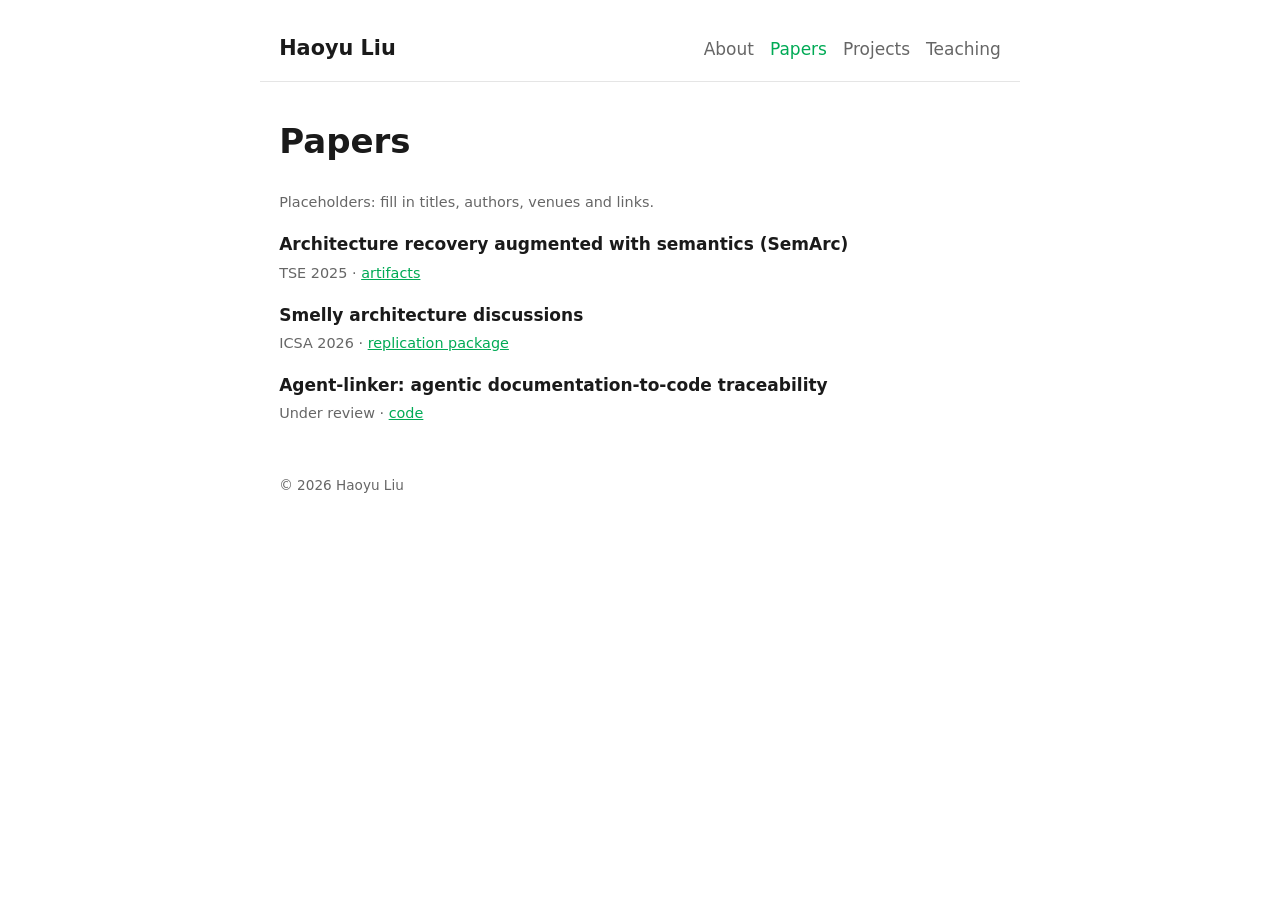
==== papers.html @ c324dafe "Scaffold personal site" ====
<!doctype html>
<html lang="en"><head><meta charset="utf-8">
<meta name="viewport" content="width=device-width,initial-scale=1">
<title>Papers · Haoyu Liu</title>
<link rel="stylesheet" href="assets/style.css"></head>
<body>
<header><a class="name" href="index.html">Haoyu Liu</a>
<nav><a href="index.html">About</a><a href="papers.html" class="active">Papers</a><a href="projects.html">Projects</a><a href="teaching.html">Teaching</a></nav></header>
<main>
<h1>Papers</h1>
<p class="meta">Placeholders: fill in titles, authors, venues and links.</p>
<ul class="items">
<li><strong>Architecture recovery augmented with semantics (SemArc)</strong><br><span class="meta">TSE 2025 · <a href="https://github.com/SoftHeinrich/TSE2025SemArc">artifacts</a></span></li>
<li><strong>Smelly architecture discussions</strong><br><span class="meta">ICSA 2026 · <a href="https://github.com/SoftHeinrich/ICSA26-replication-package-ArchGuard">replication package</a></span></li>
<li><strong>Agent-linker: agentic documentation-to-code traceability</strong><br><span class="meta">Under review · <a href="https://github.com/SoftHeinrich/agent-linker">code</a></span></li>
</ul>
</main>
<footer>© 2026 Haoyu Liu</footer>
</body></html>
---- assets/style.css ----
:root{--fg:#1a1a1a;--bg:#fff;--muted:#666;--accent:#0a5;--line:#e5e5e5}
@media(prefers-color-scheme:dark){:root{--fg:#e6e6e6;--bg:#141414;--muted:#999;--accent:#4c9;--line:#2a2a2a}}
*{box-sizing:border-box}
body{margin:0;background:var(--bg);color:var(--fg);font:17px/1.6 system-ui,-apple-system,Segoe UI,sans-serif}
header,main,footer{max-width:760px;margin:0 auto;padding:0 1.2rem}
header{padding-top:2rem;display:flex;flex-wrap:wrap;justify-content:space-between;align-items:baseline;gap:.5rem;border-bottom:1px solid var(--line);padding-bottom:1rem}
header .name{font-weight:700;font-size:1.3rem;color:var(--fg);text-decoration:none}
nav a{margin-left:1rem;color:var(--muted);text-decoration:none}
nav a:hover,nav a.active{color:var(--accent)}
a{color:var(--accent)}
h1{margin-top:2rem}h2{margin-top:2rem;border-bottom:1px solid var(--line);padding-bottom:.2rem}
ul.items{list-style:none;padding:0}
ul.items li{margin:1rem 0}
.meta{color:var(--muted);font-size:.9rem}
footer{margin:3rem auto 2rem;color:var(--muted);font-size:.85rem}
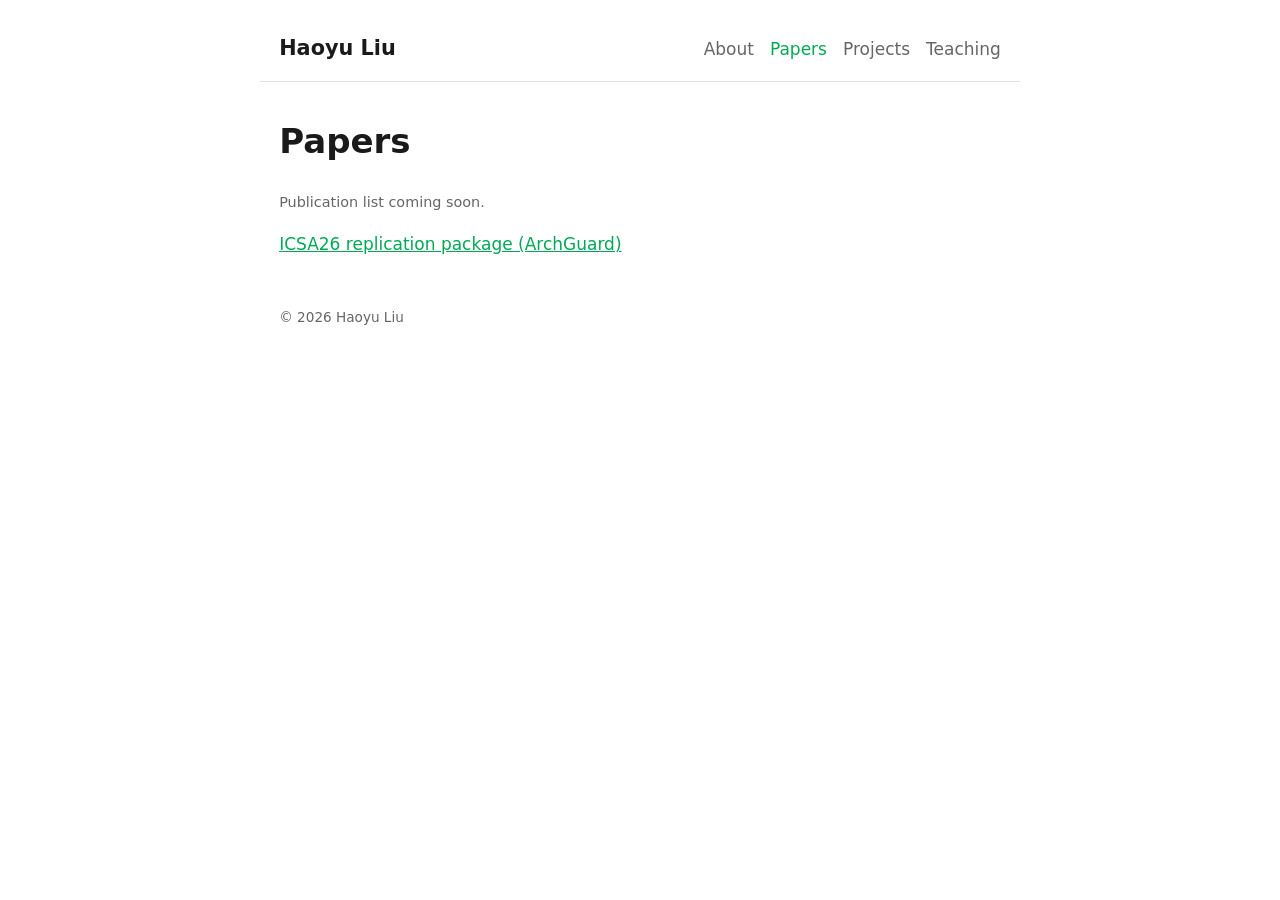
==== commit a0e1628e: "Remove private-repo links and unverified content" ====
--- a/papers.html
+++ b/papers.html
@@ -8,11 +8,9 @@
 <nav><a href="index.html">About</a><a href="papers.html" class="active">Papers</a><a href="projects.html">Projects</a><a href="teaching.html">Teaching</a></nav></header>
 <main>
 <h1>Papers</h1>
-<p class="meta">Placeholders: fill in titles, authors, venues and links.</p>
+<p class="meta">Publication list coming soon.</p>
 <ul class="items">
-<li><strong>Architecture recovery augmented with semantics (SemArc)</strong><br><span class="meta">TSE 2025 · <a href="https://github.com/SoftHeinrich/TSE2025SemArc">artifacts</a></span></li>
-<li><strong>Smelly architecture discussions</strong><br><span class="meta">ICSA 2026 · <a href="https://github.com/SoftHeinrich/ICSA26-replication-package-ArchGuard">replication package</a></span></li>
-<li><strong>Agent-linker: agentic documentation-to-code traceability</strong><br><span class="meta">Under review · <a href="https://github.com/SoftHeinrich/agent-linker">code</a></span></li>
+<li><a href="https://github.com/SoftHeinrich/ICSA26-replication-package-ArchGuard">ICSA26 replication package (ArchGuard)</a></li>
 </ul>
 </main>
 <footer>© 2026 Haoyu Liu</footer>
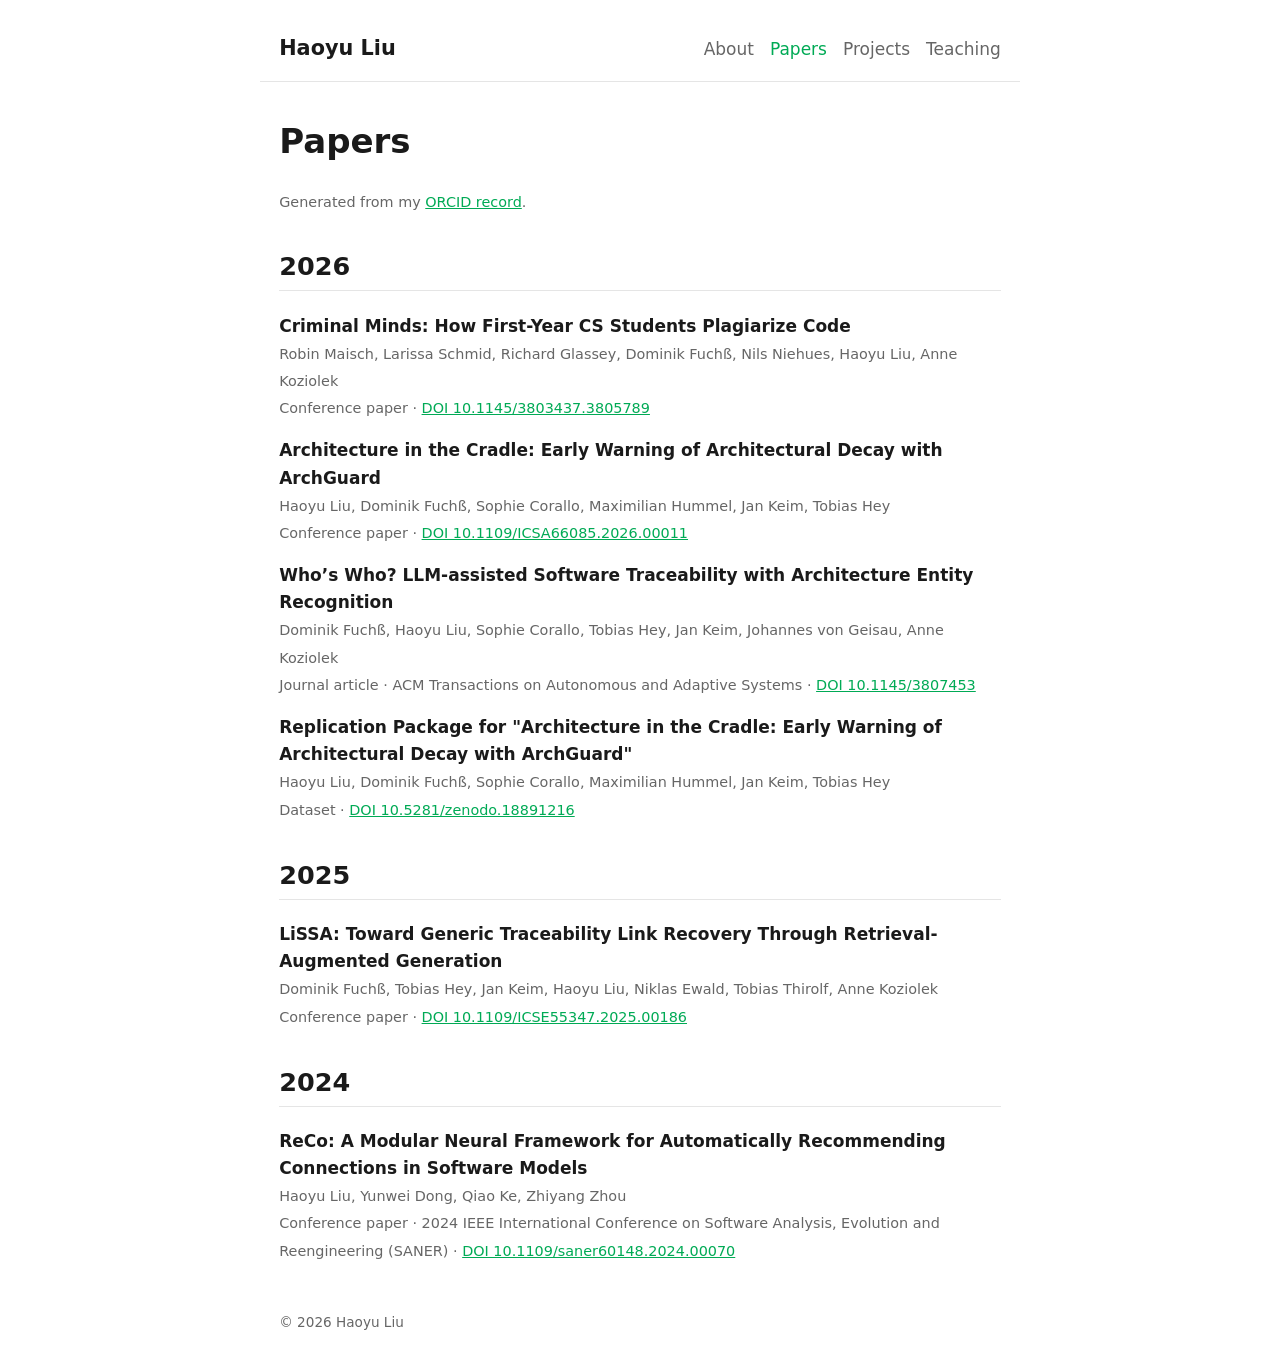
==== commit a497ad41: "Papers page from ORCID works" ====
--- a/papers.html
+++ b/papers.html
@@ -8,9 +8,21 @@
 <nav><a href="index.html">About</a><a href="papers.html" class="active">Papers</a><a href="projects.html">Projects</a><a href="teaching.html">Teaching</a></nav></header>
 <main>
 <h1>Papers</h1>
-<p class="meta">Publication list coming soon.</p>
+<p class="meta">Generated from my <a href="https://orcid.org/0009-0002-7676-5010">ORCID record</a>.</p>
+<h2>2026</h2>
 <ul class="items">
-<li><a href="https://github.com/SoftHeinrich/ICSA26-replication-package-ArchGuard">ICSA26 replication package (ArchGuard)</a></li>
+<li><strong>Criminal Minds: How First-Year CS Students Plagiarize Code</strong><br><span class="meta">Robin Maisch, Larissa Schmid, Richard Glassey, Dominik Fuchß, Nils Niehues, Haoyu Liu, Anne Koziolek</span><br><span class="meta">Conference paper · <a href="https://doi.org/10.1145/3803437.3805789">DOI 10.1145/3803437.3805789</a></span></li>
+<li><strong>Architecture in the Cradle: Early Warning of Architectural Decay with ArchGuard</strong><br><span class="meta">Haoyu Liu, Dominik Fuchß, Sophie Corallo, Maximilian Hummel, Jan Keim, Tobias Hey</span><br><span class="meta">Conference paper · <a href="https://doi.org/10.1109/ICSA66085.2026.00011">DOI 10.1109/ICSA66085.2026.00011</a></span></li>
+<li><strong>Who’s Who? LLM-assisted Software Traceability with Architecture Entity Recognition</strong><br><span class="meta">Dominik Fuchß, Haoyu Liu, Sophie Corallo, Tobias Hey, Jan Keim, Johannes von Geisau, Anne Koziolek</span><br><span class="meta">Journal article · ACM Transactions on Autonomous and Adaptive Systems · <a href="https://doi.org/10.1145/3807453">DOI 10.1145/3807453</a></span></li>
+<li><strong>Replication Package for &quot;Architecture in the Cradle: Early Warning of Architectural Decay with ArchGuard&quot;</strong><br><span class="meta">Haoyu Liu, Dominik Fuchß, Sophie Corallo, Maximilian Hummel, Jan Keim, Tobias Hey</span><br><span class="meta">Dataset · <a href="https://doi.org/10.5281/zenodo.18891216">DOI 10.5281/zenodo.18891216</a></span></li>
+</ul>
+<h2>2025</h2>
+<ul class="items">
+<li><strong>LiSSA: Toward Generic Traceability Link Recovery Through Retrieval-Augmented Generation</strong><br><span class="meta">Dominik Fuchß, Tobias Hey, Jan Keim, Haoyu Liu, Niklas Ewald, Tobias Thirolf, Anne Koziolek</span><br><span class="meta">Conference paper · <a href="https://doi.org/10.1109/ICSE55347.2025.00186">DOI 10.1109/ICSE55347.2025.00186</a></span></li>
+</ul>
+<h2>2024</h2>
+<ul class="items">
+<li><strong>ReCo: A Modular Neural Framework for Automatically Recommending Connections in Software Models</strong><br><span class="meta">Haoyu Liu, Yunwei Dong, Qiao Ke, Zhiyang Zhou</span><br><span class="meta">Conference paper · 2024 IEEE International Conference on Software Analysis, Evolution and Reengineering (SANER) · <a href="https://doi.org/10.1109/saner60148.2024.00070">DOI 10.1109/saner60148.2024.00070</a></span></li>
 </ul>
 </main>
 <footer>© 2026 Haoyu Liu</footer>
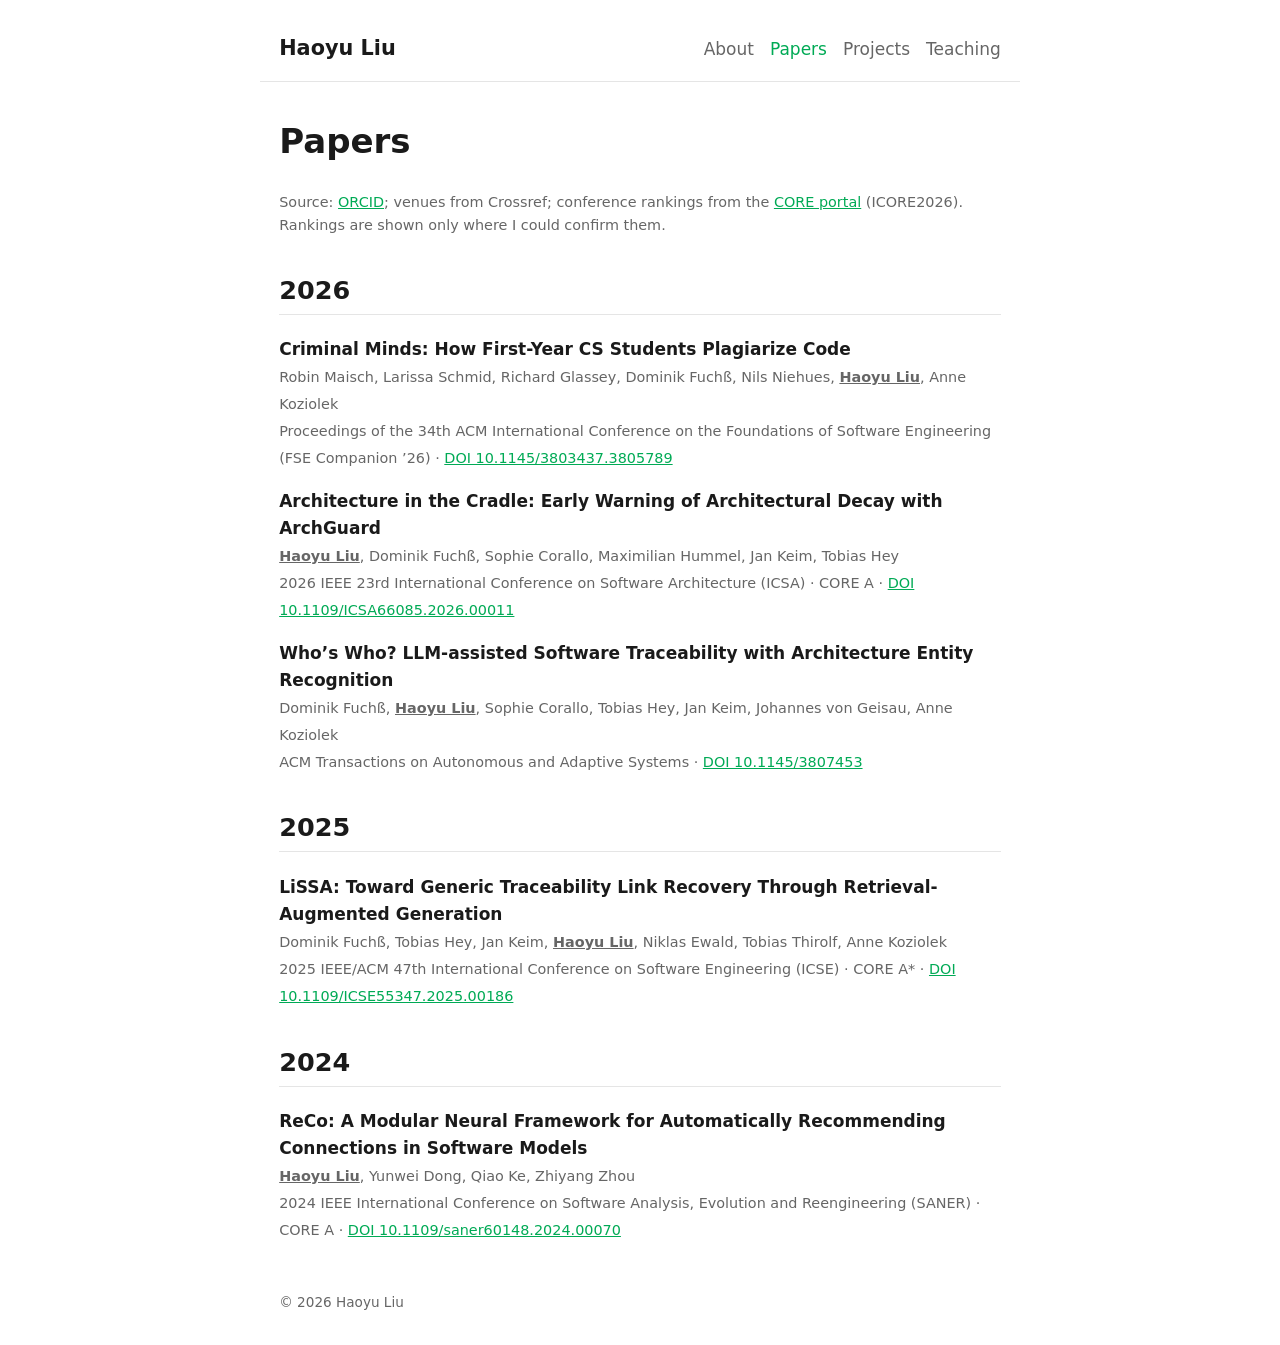
==== commit c4ea7817: "Papers: drop dataset, add venues, CORE ranks, bold/underline name" ====
--- a/papers.html
+++ b/papers.html
@@ -8,21 +8,20 @@
 <nav><a href="index.html">About</a><a href="papers.html" class="active">Papers</a><a href="projects.html">Projects</a><a href="teaching.html">Teaching</a></nav></header>
 <main>
 <h1>Papers</h1>
-<p class="meta">Generated from my <a href="https://orcid.org/0009-0002-7676-5010">ORCID record</a>.</p>
+<p class="meta">Source: <a href="https://orcid.org/0009-0002-7676-5010">ORCID</a>; venues from Crossref; conference rankings from the <a href="https://portal.core.edu.au/conf-ranks/">CORE portal</a> (ICORE2026). Rankings are shown only where I could confirm them.</p>
 <h2>2026</h2>
 <ul class="items">
-<li><strong>Criminal Minds: How First-Year CS Students Plagiarize Code</strong><br><span class="meta">Robin Maisch, Larissa Schmid, Richard Glassey, Dominik Fuchß, Nils Niehues, Haoyu Liu, Anne Koziolek</span><br><span class="meta">Conference paper · <a href="https://doi.org/10.1145/3803437.3805789">DOI 10.1145/3803437.3805789</a></span></li>
-<li><strong>Architecture in the Cradle: Early Warning of Architectural Decay with ArchGuard</strong><br><span class="meta">Haoyu Liu, Dominik Fuchß, Sophie Corallo, Maximilian Hummel, Jan Keim, Tobias Hey</span><br><span class="meta">Conference paper · <a href="https://doi.org/10.1109/ICSA66085.2026.00011">DOI 10.1109/ICSA66085.2026.00011</a></span></li>
-<li><strong>Who’s Who? LLM-assisted Software Traceability with Architecture Entity Recognition</strong><br><span class="meta">Dominik Fuchß, Haoyu Liu, Sophie Corallo, Tobias Hey, Jan Keim, Johannes von Geisau, Anne Koziolek</span><br><span class="meta">Journal article · ACM Transactions on Autonomous and Adaptive Systems · <a href="https://doi.org/10.1145/3807453">DOI 10.1145/3807453</a></span></li>
-<li><strong>Replication Package for &quot;Architecture in the Cradle: Early Warning of Architectural Decay with ArchGuard&quot;</strong><br><span class="meta">Haoyu Liu, Dominik Fuchß, Sophie Corallo, Maximilian Hummel, Jan Keim, Tobias Hey</span><br><span class="meta">Dataset · <a href="https://doi.org/10.5281/zenodo.18891216">DOI 10.5281/zenodo.18891216</a></span></li>
+<li><strong>Criminal Minds: How First-Year CS Students Plagiarize Code</strong><br><span class="meta">Robin Maisch, Larissa Schmid, Richard Glassey, Dominik Fuchß, Nils Niehues, <strong><u>Haoyu Liu</u></strong>, Anne Koziolek</span><br><span class="meta">Proceedings of the 34th ACM International Conference on the Foundations of Software Engineering (FSE Companion ’26) · <a href="https://doi.org/10.1145/3803437.3805789">DOI 10.1145/3803437.3805789</a></span></li>
+<li><strong>Architecture in the Cradle: Early Warning of Architectural Decay with ArchGuard</strong><br><span class="meta"><strong><u>Haoyu Liu</u></strong>, Dominik Fuchß, Sophie Corallo, Maximilian Hummel, Jan Keim, Tobias Hey</span><br><span class="meta">2026 IEEE 23rd International Conference on Software Architecture (ICSA) · CORE A · <a href="https://doi.org/10.1109/ICSA66085.2026.00011">DOI 10.1109/ICSA66085.2026.00011</a></span></li>
+<li><strong>Who’s Who? LLM-assisted Software Traceability with Architecture Entity Recognition</strong><br><span class="meta">Dominik Fuchß, <strong><u>Haoyu Liu</u></strong>, Sophie Corallo, Tobias Hey, Jan Keim, Johannes von Geisau, Anne Koziolek</span><br><span class="meta">ACM Transactions on Autonomous and Adaptive Systems · <a href="https://doi.org/10.1145/3807453">DOI 10.1145/3807453</a></span></li>
 </ul>
 <h2>2025</h2>
 <ul class="items">
-<li><strong>LiSSA: Toward Generic Traceability Link Recovery Through Retrieval-Augmented Generation</strong><br><span class="meta">Dominik Fuchß, Tobias Hey, Jan Keim, Haoyu Liu, Niklas Ewald, Tobias Thirolf, Anne Koziolek</span><br><span class="meta">Conference paper · <a href="https://doi.org/10.1109/ICSE55347.2025.00186">DOI 10.1109/ICSE55347.2025.00186</a></span></li>
+<li><strong>LiSSA: Toward Generic Traceability Link Recovery Through Retrieval-Augmented Generation</strong><br><span class="meta">Dominik Fuchß, Tobias Hey, Jan Keim, <strong><u>Haoyu Liu</u></strong>, Niklas Ewald, Tobias Thirolf, Anne Koziolek</span><br><span class="meta">2025 IEEE/ACM 47th International Conference on Software Engineering (ICSE) · CORE A* · <a href="https://doi.org/10.1109/ICSE55347.2025.00186">DOI 10.1109/ICSE55347.2025.00186</a></span></li>
 </ul>
 <h2>2024</h2>
 <ul class="items">
-<li><strong>ReCo: A Modular Neural Framework for Automatically Recommending Connections in Software Models</strong><br><span class="meta">Haoyu Liu, Yunwei Dong, Qiao Ke, Zhiyang Zhou</span><br><span class="meta">Conference paper · 2024 IEEE International Conference on Software Analysis, Evolution and Reengineering (SANER) · <a href="https://doi.org/10.1109/saner60148.2024.00070">DOI 10.1109/saner60148.2024.00070</a></span></li>
+<li><strong>ReCo: A Modular Neural Framework for Automatically Recommending Connections in Software Models</strong><br><span class="meta"><strong><u>Haoyu Liu</u></strong>, Yunwei Dong, Qiao Ke, Zhiyang Zhou</span><br><span class="meta">2024 IEEE International Conference on Software Analysis, Evolution and Reengineering (SANER) · CORE A · <a href="https://doi.org/10.1109/saner60148.2024.00070">DOI 10.1109/saner60148.2024.00070</a></span></li>
 </ul>
 </main>
 <footer>© 2026 Haoyu Liu</footer>
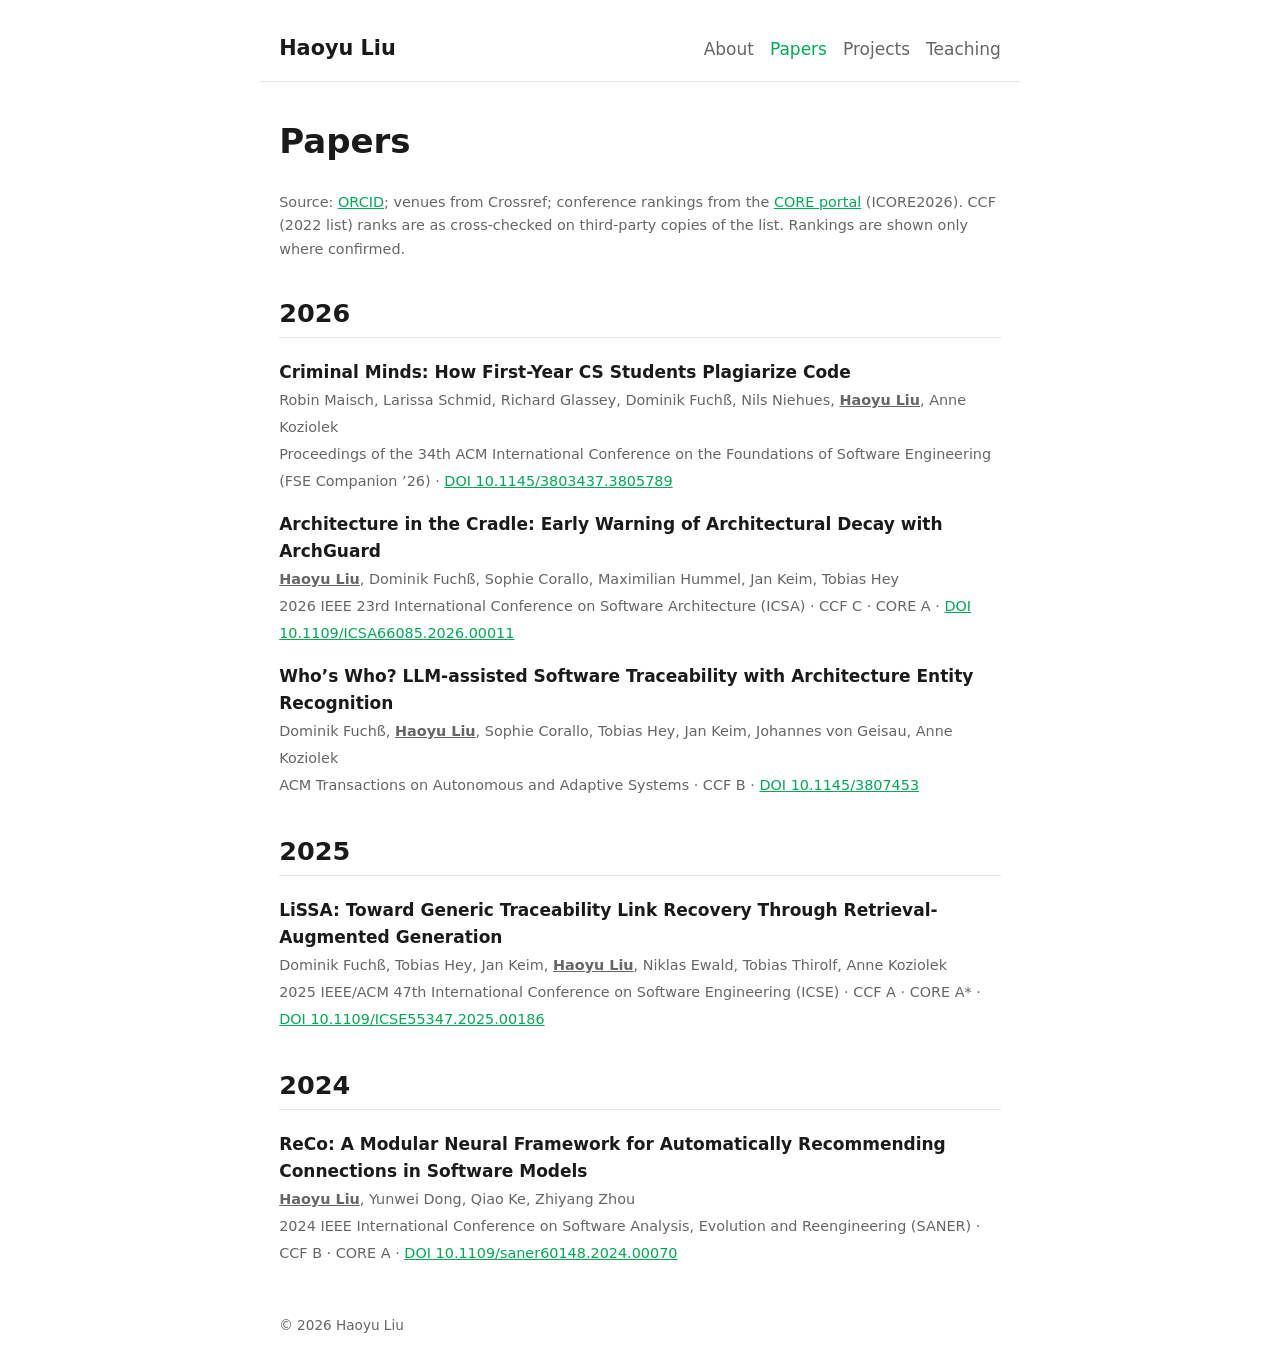
==== commit 03a94ad0: "Papers: add CCF rankings" ====
--- a/papers.html
+++ b/papers.html
@@ -8,20 +8,20 @@
 <nav><a href="index.html">About</a><a href="papers.html" class="active">Papers</a><a href="projects.html">Projects</a><a href="teaching.html">Teaching</a></nav></header>
 <main>
 <h1>Papers</h1>
-<p class="meta">Source: <a href="https://orcid.org/0009-0002-7676-5010">ORCID</a>; venues from Crossref; conference rankings from the <a href="https://portal.core.edu.au/conf-ranks/">CORE portal</a> (ICORE2026). Rankings are shown only where I could confirm them.</p>
+<p class="meta">Source: <a href="https://orcid.org/0009-0002-7676-5010">ORCID</a>; venues from Crossref; conference rankings from the <a href="https://portal.core.edu.au/conf-ranks/">CORE portal</a> (ICORE2026). CCF (2022 list) ranks are as cross-checked on third-party copies of the list. Rankings are shown only where confirmed.</p>
 <h2>2026</h2>
 <ul class="items">
 <li><strong>Criminal Minds: How First-Year CS Students Plagiarize Code</strong><br><span class="meta">Robin Maisch, Larissa Schmid, Richard Glassey, Dominik Fuchß, Nils Niehues, <strong><u>Haoyu Liu</u></strong>, Anne Koziolek</span><br><span class="meta">Proceedings of the 34th ACM International Conference on the Foundations of Software Engineering (FSE Companion ’26) · <a href="https://doi.org/10.1145/3803437.3805789">DOI 10.1145/3803437.3805789</a></span></li>
-<li><strong>Architecture in the Cradle: Early Warning of Architectural Decay with ArchGuard</strong><br><span class="meta"><strong><u>Haoyu Liu</u></strong>, Dominik Fuchß, Sophie Corallo, Maximilian Hummel, Jan Keim, Tobias Hey</span><br><span class="meta">2026 IEEE 23rd International Conference on Software Architecture (ICSA) · CORE A · <a href="https://doi.org/10.1109/ICSA66085.2026.00011">DOI 10.1109/ICSA66085.2026.00011</a></span></li>
-<li><strong>Who’s Who? LLM-assisted Software Traceability with Architecture Entity Recognition</strong><br><span class="meta">Dominik Fuchß, <strong><u>Haoyu Liu</u></strong>, Sophie Corallo, Tobias Hey, Jan Keim, Johannes von Geisau, Anne Koziolek</span><br><span class="meta">ACM Transactions on Autonomous and Adaptive Systems · <a href="https://doi.org/10.1145/3807453">DOI 10.1145/3807453</a></span></li>
+<li><strong>Architecture in the Cradle: Early Warning of Architectural Decay with ArchGuard</strong><br><span class="meta"><strong><u>Haoyu Liu</u></strong>, Dominik Fuchß, Sophie Corallo, Maximilian Hummel, Jan Keim, Tobias Hey</span><br><span class="meta">2026 IEEE 23rd International Conference on Software Architecture (ICSA) · CCF C · CORE A · <a href="https://doi.org/10.1109/ICSA66085.2026.00011">DOI 10.1109/ICSA66085.2026.00011</a></span></li>
+<li><strong>Who’s Who? LLM-assisted Software Traceability with Architecture Entity Recognition</strong><br><span class="meta">Dominik Fuchß, <strong><u>Haoyu Liu</u></strong>, Sophie Corallo, Tobias Hey, Jan Keim, Johannes von Geisau, Anne Koziolek</span><br><span class="meta">ACM Transactions on Autonomous and Adaptive Systems · CCF B · <a href="https://doi.org/10.1145/3807453">DOI 10.1145/3807453</a></span></li>
 </ul>
 <h2>2025</h2>
 <ul class="items">
-<li><strong>LiSSA: Toward Generic Traceability Link Recovery Through Retrieval-Augmented Generation</strong><br><span class="meta">Dominik Fuchß, Tobias Hey, Jan Keim, <strong><u>Haoyu Liu</u></strong>, Niklas Ewald, Tobias Thirolf, Anne Koziolek</span><br><span class="meta">2025 IEEE/ACM 47th International Conference on Software Engineering (ICSE) · CORE A* · <a href="https://doi.org/10.1109/ICSE55347.2025.00186">DOI 10.1109/ICSE55347.2025.00186</a></span></li>
+<li><strong>LiSSA: Toward Generic Traceability Link Recovery Through Retrieval-Augmented Generation</strong><br><span class="meta">Dominik Fuchß, Tobias Hey, Jan Keim, <strong><u>Haoyu Liu</u></strong>, Niklas Ewald, Tobias Thirolf, Anne Koziolek</span><br><span class="meta">2025 IEEE/ACM 47th International Conference on Software Engineering (ICSE) · CCF A · CORE A* · <a href="https://doi.org/10.1109/ICSE55347.2025.00186">DOI 10.1109/ICSE55347.2025.00186</a></span></li>
 </ul>
 <h2>2024</h2>
 <ul class="items">
-<li><strong>ReCo: A Modular Neural Framework for Automatically Recommending Connections in Software Models</strong><br><span class="meta"><strong><u>Haoyu Liu</u></strong>, Yunwei Dong, Qiao Ke, Zhiyang Zhou</span><br><span class="meta">2024 IEEE International Conference on Software Analysis, Evolution and Reengineering (SANER) · CORE A · <a href="https://doi.org/10.1109/saner60148.2024.00070">DOI 10.1109/saner60148.2024.00070</a></span></li>
+<li><strong>ReCo: A Modular Neural Framework for Automatically Recommending Connections in Software Models</strong><br><span class="meta"><strong><u>Haoyu Liu</u></strong>, Yunwei Dong, Qiao Ke, Zhiyang Zhou</span><br><span class="meta">2024 IEEE International Conference on Software Analysis, Evolution and Reengineering (SANER) · CCF B · CORE A · <a href="https://doi.org/10.1109/saner60148.2024.00070">DOI 10.1109/saner60148.2024.00070</a></span></li>
 </ul>
 </main>
 <footer>© 2026 Haoyu Liu</footer>
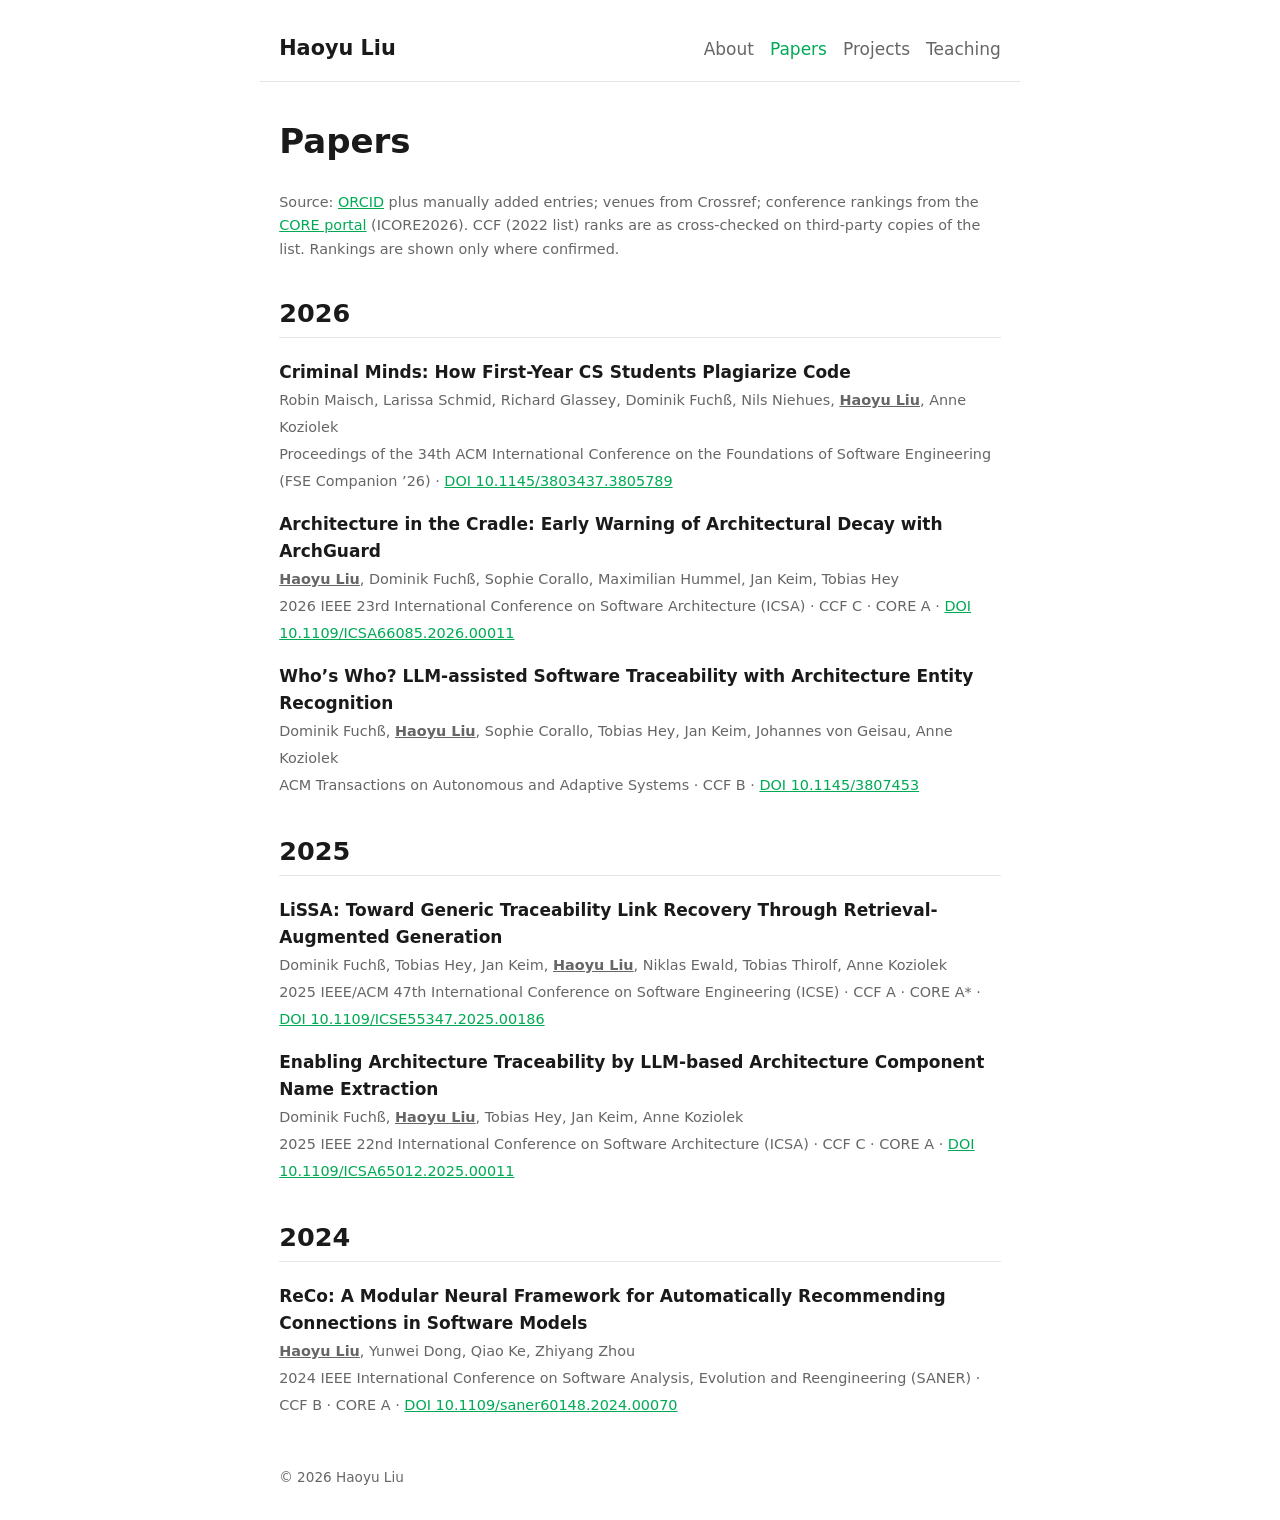
==== commit 3cc617dd: "Papers: add ExArch (ICSA 2025) as manual extra; persist generator" ====
--- a/papers.html
+++ b/papers.html
@@ -8,7 +8,7 @@
 <nav><a href="index.html">About</a><a href="papers.html" class="active">Papers</a><a href="projects.html">Projects</a><a href="teaching.html">Teaching</a></nav></header>
 <main>
 <h1>Papers</h1>
-<p class="meta">Source: <a href="https://orcid.org/0009-0002-7676-5010">ORCID</a>; venues from Crossref; conference rankings from the <a href="https://portal.core.edu.au/conf-ranks/">CORE portal</a> (ICORE2026). CCF (2022 list) ranks are as cross-checked on third-party copies of the list. Rankings are shown only where confirmed.</p>
+<p class="meta">Source: <a href="https://orcid.org/0009-0002-7676-5010">ORCID</a> plus manually added entries; venues from Crossref; conference rankings from the <a href="https://portal.core.edu.au/conf-ranks/">CORE portal</a> (ICORE2026). CCF (2022 list) ranks are as cross-checked on third-party copies of the list. Rankings are shown only where confirmed.</p>
 <h2>2026</h2>
 <ul class="items">
 <li><strong>Criminal Minds: How First-Year CS Students Plagiarize Code</strong><br><span class="meta">Robin Maisch, Larissa Schmid, Richard Glassey, Dominik Fuchß, Nils Niehues, <strong><u>Haoyu Liu</u></strong>, Anne Koziolek</span><br><span class="meta">Proceedings of the 34th ACM International Conference on the Foundations of Software Engineering (FSE Companion ’26) · <a href="https://doi.org/10.1145/3803437.3805789">DOI 10.1145/3803437.3805789</a></span></li>
@@ -18,6 +18,7 @@
 <h2>2025</h2>
 <ul class="items">
 <li><strong>LiSSA: Toward Generic Traceability Link Recovery Through Retrieval-Augmented Generation</strong><br><span class="meta">Dominik Fuchß, Tobias Hey, Jan Keim, <strong><u>Haoyu Liu</u></strong>, Niklas Ewald, Tobias Thirolf, Anne Koziolek</span><br><span class="meta">2025 IEEE/ACM 47th International Conference on Software Engineering (ICSE) · CCF A · CORE A* · <a href="https://doi.org/10.1109/ICSE55347.2025.00186">DOI 10.1109/ICSE55347.2025.00186</a></span></li>
+<li><strong>Enabling Architecture Traceability by LLM-based Architecture Component Name Extraction</strong><br><span class="meta">Dominik Fuchß, <strong><u>Haoyu Liu</u></strong>, Tobias Hey, Jan Keim, Anne Koziolek</span><br><span class="meta">2025 IEEE 22nd International Conference on Software Architecture (ICSA) · CCF C · CORE A · <a href="https://doi.org/10.1109/ICSA65012.2025.00011">DOI 10.1109/ICSA65012.2025.00011</a></span></li>
 </ul>
 <h2>2024</h2>
 <ul class="items">
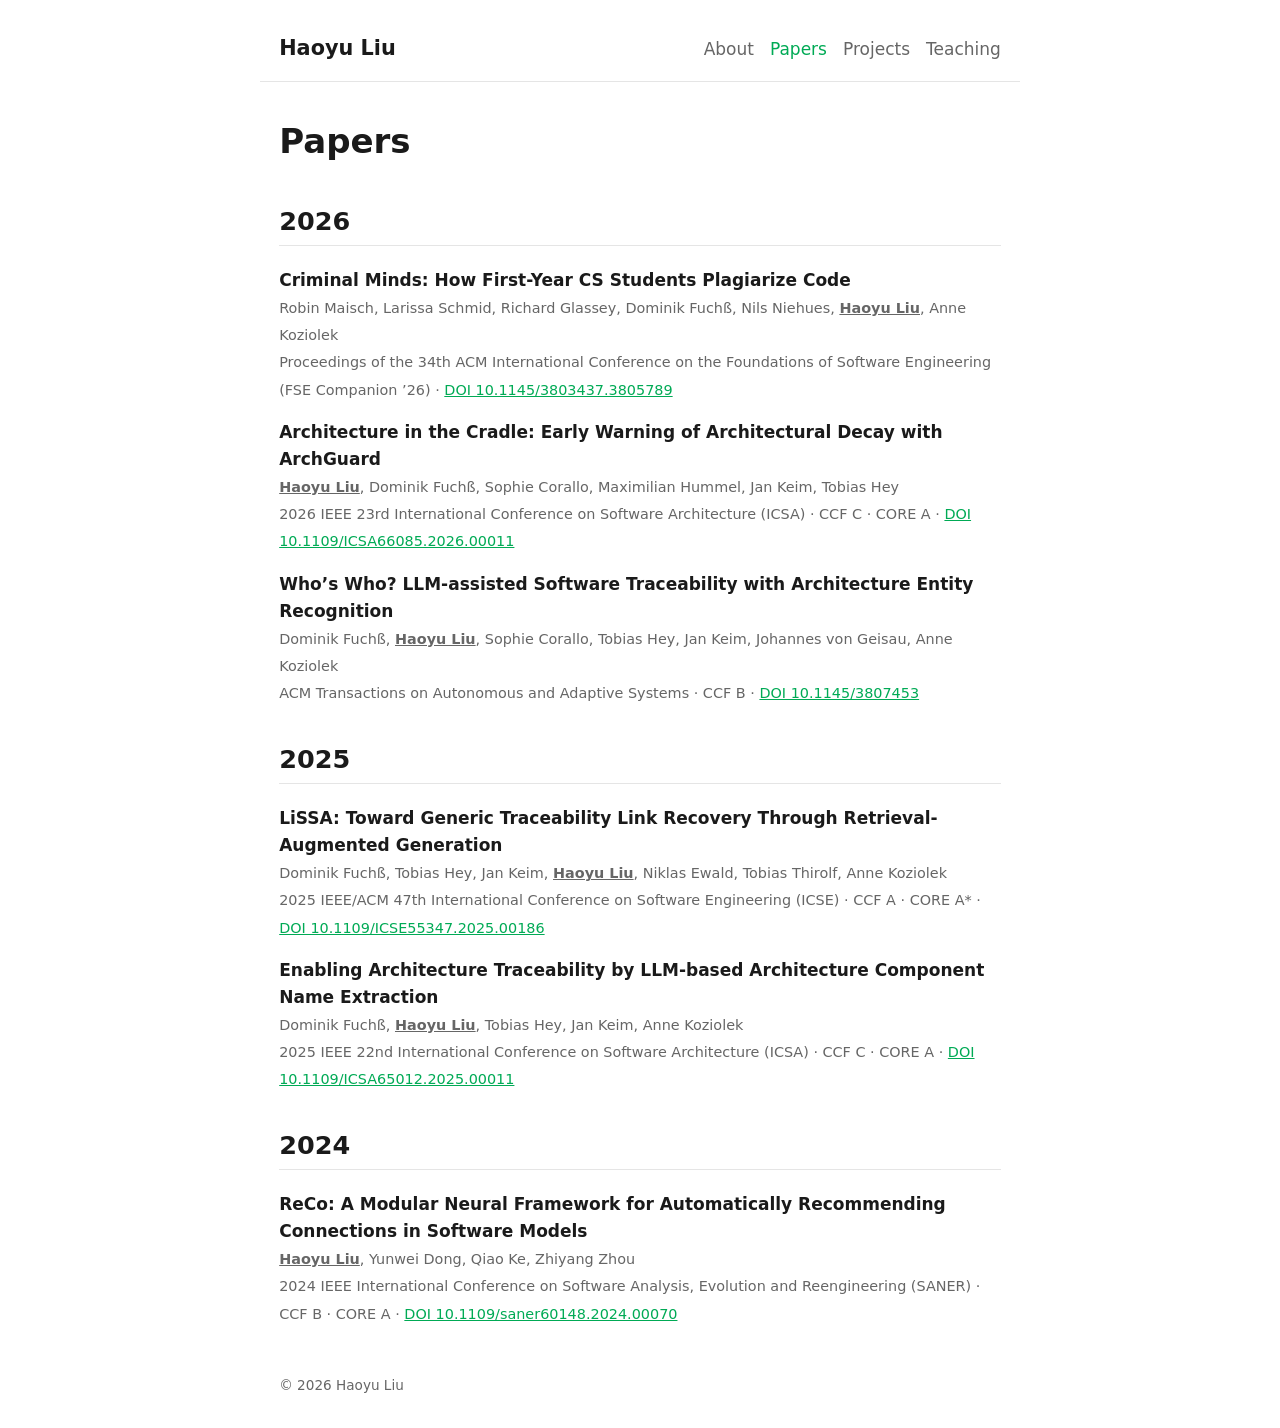
==== commit 6a1b6651: "Papers: remove source note" ====
--- a/papers.html
+++ b/papers.html
@@ -8,7 +8,6 @@
 <nav><a href="index.html">About</a><a href="papers.html" class="active">Papers</a><a href="projects.html">Projects</a><a href="teaching.html">Teaching</a></nav></header>
 <main>
 <h1>Papers</h1>
-<p class="meta">Source: <a href="https://orcid.org/0009-0002-7676-5010">ORCID</a> plus manually added entries; venues from Crossref; conference rankings from the <a href="https://portal.core.edu.au/conf-ranks/">CORE portal</a> (ICORE2026). CCF (2022 list) ranks are as cross-checked on third-party copies of the list. Rankings are shown only where confirmed.</p>
 <h2>2026</h2>
 <ul class="items">
 <li><strong>Criminal Minds: How First-Year CS Students Plagiarize Code</strong><br><span class="meta">Robin Maisch, Larissa Schmid, Richard Glassey, Dominik Fuchß, Nils Niehues, <strong><u>Haoyu Liu</u></strong>, Anne Koziolek</span><br><span class="meta">Proceedings of the 34th ACM International Conference on the Foundations of Software Engineering (FSE Companion ’26) · <a href="https://doi.org/10.1145/3803437.3805789">DOI 10.1145/3803437.3805789</a></span></li>
